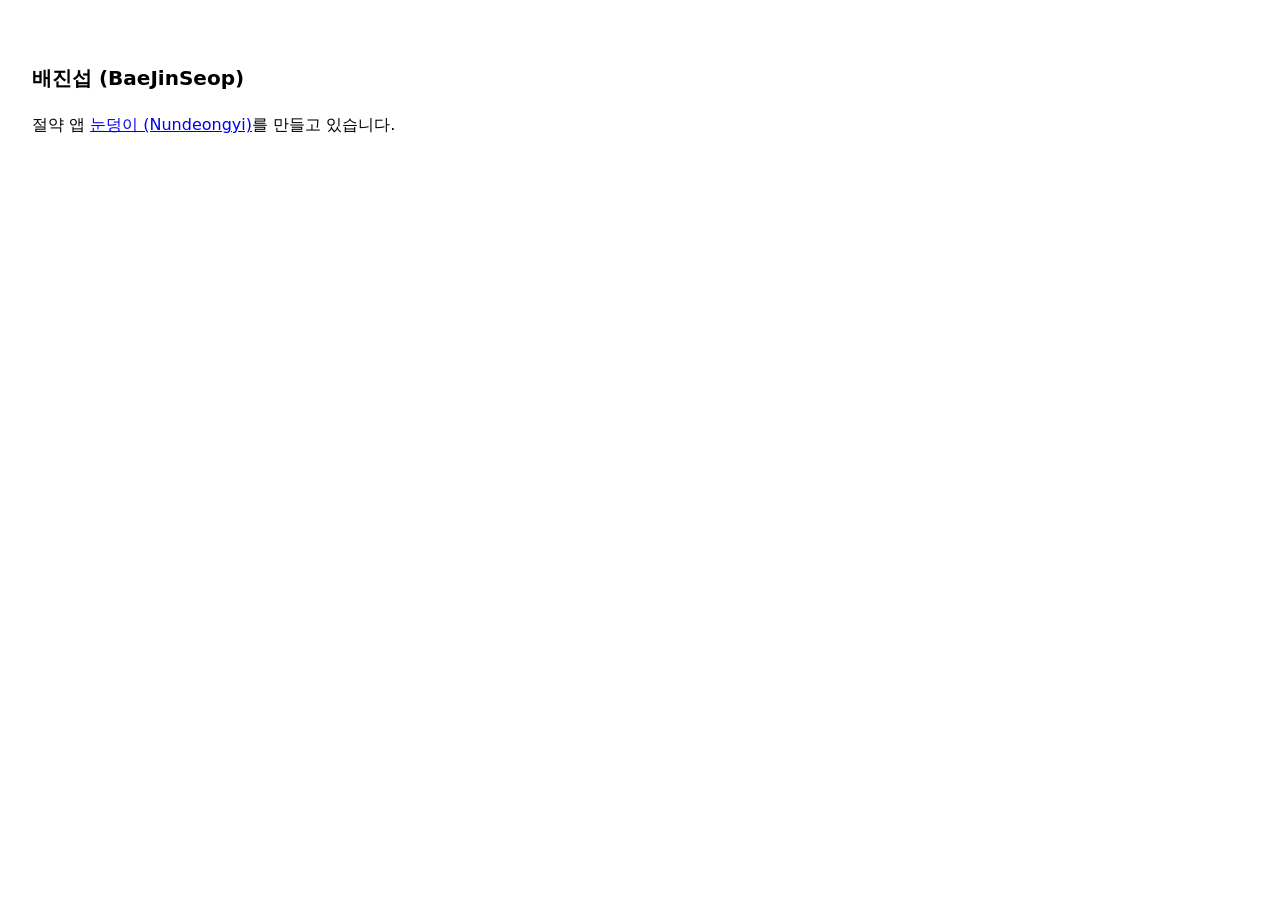
==== index.html @ 20d6e758 "feat: 네이버 소유권 확인 index.html + robots.txt(sitemap 안내) - index.html: naver-site-verification 메타 태그 (루트" ====
<!DOCTYPE html>
<html lang="ko">
<head>
<meta charset="UTF-8">
<meta name="viewport" content="width=device-width, initial-scale=1">
<meta name="naver-site-verification" content="9e9ebe3183eface5a53c462be9ffe7d8ab9c3c7b" />
<title>BaeJinSeop</title>
<meta name="description" content="절약 앱 '눈덩이(Nundeongyi)'를 만드는 1인 개발자입니다.">
</head>
<body style="font-family: -apple-system, system-ui, sans-serif; padding: 40px 24px; line-height: 1.7;">
  <h1 style="font-size: 20px;">배진섭 (BaeJinSeop)</h1>
  <p>절약 앱 <a href="https://baejinseop.github.io/nundeongyi-page/">눈덩이 (Nundeongyi)</a>를 만들고 있습니다.</p>
</body>
</html>
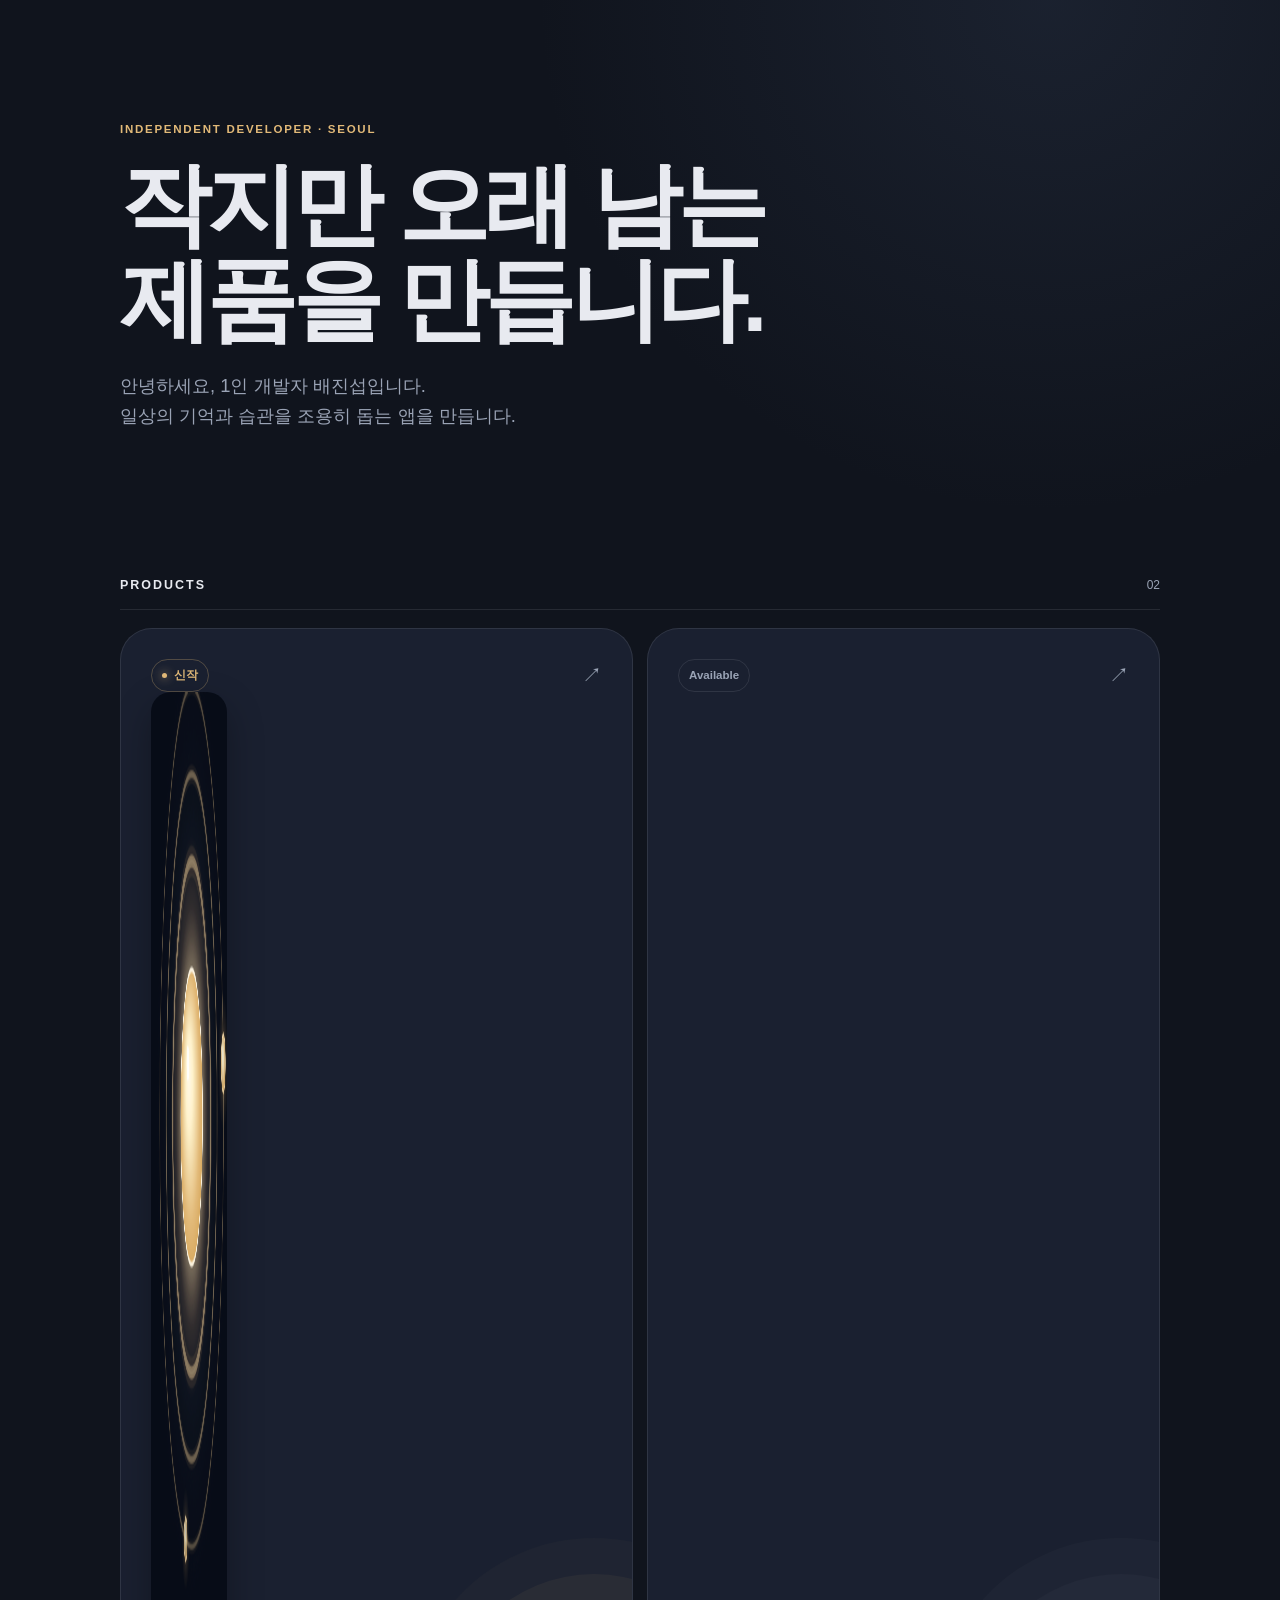
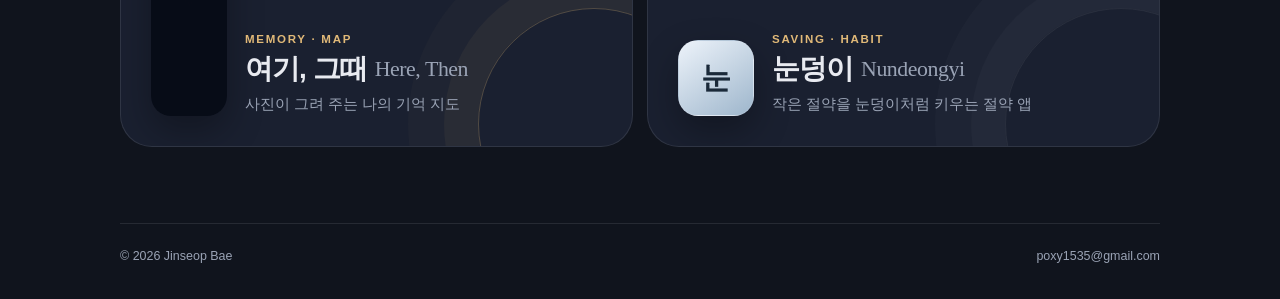
==== commit 30649085: "제품 허브 개편 + 여기, 그때(Here, Then) 랜딩·개인정보처리방침·이용약관 - index.html: 제품 카드 허브로 교체 (naver 인증 메타 유지) - here-th" ====
--- a/index.html
+++ b/index.html
@@ -1,14 +1,69 @@
-<!DOCTYPE html>
+<!doctype html>
 <html lang="ko">
 <head>
-<meta charset="UTF-8">
-<meta name="viewport" content="width=device-width, initial-scale=1">
-<meta name="naver-site-verification" content="9e9ebe3183eface5a53c462be9ffe7d8ab9c3c7b" />
-<title>BaeJinSeop</title>
-<meta name="description" content="절약 앱 '눈덩이(Nundeongyi)'를 만드는 1인 개발자입니다.">
+  <meta charset="utf-8">
+  <meta name="viewport" content="width=device-width, initial-scale=1">
+  <meta name="naver-site-verification" content="9e9ebe3183eface5a53c462be9ffe7d8ab9c3c7b">
+  <meta name="theme-color" content="#10141D">
+  <meta name="description" content="1인 개발자 배진섭이 만든 작고 오래 쓰이는 앱들을 소개합니다.">
+  <meta property="og:type" content="website">
+  <meta property="og:locale" content="ko_KR">
+  <meta property="og:title" content="Jinseop Bae — Independent Developer">
+  <meta property="og:description" content="기억과 일상을 더 다정하게 만드는 작은 제품들.">
+  <title>Jinseop Bae — Independent Developer</title>
+  <link rel="stylesheet" href="/assets/site.css">
 </head>
-<body style="font-family: -apple-system, system-ui, sans-serif; padding: 40px 24px; line-height: 1.7;">
-  <h1 style="font-size: 20px;">배진섭 (BaeJinSeop)</h1>
-  <p>절약 앱 <a href="https://baejinseop.github.io/nundeongyi-page/">눈덩이 (Nundeongyi)</a>를 만들고 있습니다.</p>
+<body class="hub-page">
+  <main class="hub-main">
+    <header class="hub-intro">
+      <p class="eyebrow">Independent developer · Seoul</p>
+      <h1>작지만 오래 남는<br>제품을 만듭니다.</h1>
+      <p class="hub-lede">안녕하세요, 1인 개발자 배진섭입니다.<br>일상의 기억과 습관을 조용히 돕는 앱을 만듭니다.</p>
+    </header>
+
+    <section class="product-section" aria-labelledby="products-heading">
+      <div class="section-heading">
+        <h2 id="products-heading">Products</h2>
+        <span>02</span>
+      </div>
+
+      <div class="product-grid">
+        <a class="product-card product-card--featured" href="/here-then/">
+          <div class="product-card__topline">
+            <span class="status-pill"><span class="status-dot" aria-hidden="true">&#8203;</span>신작</span>
+            <span class="card-arrow" aria-hidden="true">↗</span>
+          </div>
+          <div class="product-card__body">
+            <img class="product-icon" src="/here-then/assets/appicon.png" alt="여기, 그때 앱 아이콘" width="1024" height="1024" loading="lazy">
+            <div>
+              <p class="product-kicker">MEMORY · MAP</p>
+              <h3>여기, 그때 <span>Here, Then</span></h3>
+              <p>사진이 그려 주는 나의 기억 지도</p>
+            </div>
+          </div>
+        </a>
+
+        <a class="product-card" href="https://baejinseop.github.io/nundeongyi-page/" target="_blank" rel="noopener noreferrer">
+          <div class="product-card__topline">
+            <span class="status-pill status-pill--quiet">Available</span>
+            <span class="card-arrow" aria-hidden="true">↗</span>
+          </div>
+          <div class="product-card__body">
+            <div class="product-icon product-icon--snow" aria-hidden="true"><span>눈</span></div>
+            <div>
+              <p class="product-kicker">SAVING · HABIT</p>
+              <h3>눈덩이 <span>Nundeongyi</span></h3>
+              <p>작은 절약을 눈덩이처럼 키우는 절약 앱</p>
+            </div>
+          </div>
+        </a>
+      </div>
+    </section>
+  </main>
+
+  <footer class="hub-footer">
+    <span>© 2026 Jinseop Bae</span>
+    <a href="mailto:poxy1535@gmail.com">poxy1535@gmail.com</a>
+  </footer>
 </body>
 </html>
--- a/assets/site.css
+++ b/assets/site.css
@@ -0,0 +1,751 @@
+:root {
+  color-scheme: dark;
+  --bg: #10141d;
+  --card: #1a2030;
+  --lift: #263044;
+  --text: #e8eaf0;
+  --muted: #9aa3b5;
+  --accent: #e1b978;
+  --line: rgba(232, 234, 240, 0.1);
+  --accent-line: rgba(225, 185, 120, 0.28);
+  --font: -apple-system, BlinkMacSystemFont, "Apple SD Gothic Neo", "Pretendard", "Noto Sans KR", sans-serif;
+  --serif: "Iowan Old Style", "Baskerville", "Times New Roman", serif;
+  --page: 1160px;
+  --radius-lg: 32px;
+  --radius-md: 22px;
+}
+
+* {
+  box-sizing: border-box;
+}
+
+html {
+  background: var(--bg);
+  scroll-behavior: smooth;
+}
+
+body {
+  margin: 0;
+  min-width: 320px;
+  background: var(--bg);
+  color: var(--text);
+  font-family: var(--font);
+  font-size: 16px;
+  line-height: 1.65;
+  word-break: keep-all;
+  -webkit-font-smoothing: antialiased;
+}
+
+a {
+  color: inherit;
+  text-decoration: none;
+}
+
+img {
+  display: block;
+  max-width: 100%;
+}
+
+a:focus-visible {
+  outline: 2px solid var(--accent);
+  outline-offset: 5px;
+}
+
+::selection {
+  background: var(--accent);
+  color: var(--bg);
+}
+
+.eyebrow,
+.product-kicker,
+.section-label {
+  margin: 0;
+  color: var(--accent);
+  font-size: 0.72rem;
+  font-weight: 700;
+  letter-spacing: 0.15em;
+  text-transform: uppercase;
+}
+
+/* Product hub */
+
+.hub-page {
+  min-height: 100vh;
+  background:
+    radial-gradient(circle at 82% 0%, rgba(64, 80, 110, 0.22), transparent 32rem),
+    var(--bg);
+}
+
+.hub-main,
+.hub-footer {
+  width: min(calc(100% - 40px), 1040px);
+  margin-inline: auto;
+}
+
+.hub-main {
+  padding: 88px 0 76px;
+}
+
+.hub-intro {
+  max-width: 760px;
+}
+
+.hub-intro h1 {
+  margin: 18px 0 24px;
+  font-size: clamp(2.6rem, 8vw, 5.7rem);
+  font-weight: 680;
+  letter-spacing: -0.055em;
+  line-height: 1.04;
+}
+
+.hub-lede {
+  margin: 0;
+  color: var(--muted);
+  font-size: clamp(1rem, 2vw, 1.15rem);
+}
+
+.product-section {
+  margin-top: clamp(72px, 12vw, 144px);
+}
+
+.section-heading {
+  display: flex;
+  align-items: baseline;
+  justify-content: space-between;
+  margin-bottom: 18px;
+  padding-bottom: 13px;
+  border-bottom: 1px solid var(--line);
+}
+
+.section-heading h2 {
+  margin: 0;
+  font-size: 0.78rem;
+  font-weight: 700;
+  letter-spacing: 0.16em;
+  text-transform: uppercase;
+}
+
+.section-heading span {
+  color: var(--muted);
+  font-size: 0.75rem;
+}
+
+.product-grid {
+  display: grid;
+  gap: 14px;
+}
+
+.product-card {
+  position: relative;
+  display: flex;
+  min-height: 330px;
+  flex-direction: column;
+  justify-content: space-between;
+  overflow: hidden;
+  padding: 24px;
+  border: 1px solid var(--line);
+  border-radius: var(--radius-lg);
+  background: var(--card);
+  transition: transform 220ms ease, background-color 220ms ease, border-color 220ms ease;
+}
+
+.product-card::after {
+  position: absolute;
+  right: -78px;
+  bottom: -94px;
+  width: 230px;
+  height: 230px;
+  border: 1px solid rgba(232, 234, 240, 0.07);
+  border-radius: 50%;
+  box-shadow: 0 0 0 34px rgba(232, 234, 240, 0.025), 0 0 0 70px rgba(232, 234, 240, 0.018);
+  content: "";
+}
+
+.product-card--featured::after {
+  border-color: var(--accent-line);
+  box-shadow: 0 0 0 34px rgba(225, 185, 120, 0.05), 0 0 0 70px rgba(225, 185, 120, 0.025);
+}
+
+.product-card:hover {
+  transform: translateY(-4px);
+  border-color: rgba(225, 185, 120, 0.28);
+  background: var(--lift);
+}
+
+.product-card__topline,
+.product-card__body {
+  position: relative;
+  z-index: 1;
+}
+
+.product-card__topline {
+  display: flex;
+  align-items: center;
+  justify-content: space-between;
+}
+
+.status-pill {
+  display: inline-flex;
+  align-items: center;
+  gap: 7px;
+  padding: 6px 10px;
+  border: 1px solid var(--accent-line);
+  border-radius: 999px;
+  color: var(--accent);
+  font-size: 0.72rem;
+  font-weight: 700;
+}
+
+.status-pill--quiet {
+  border-color: var(--line);
+  color: var(--muted);
+}
+
+.status-dot {
+  width: 5px;
+  height: 5px;
+  border-radius: 50%;
+  background: var(--accent);
+  box-shadow: 0 0 10px var(--accent);
+}
+
+.card-arrow {
+  color: var(--muted);
+  font-size: 1.25rem;
+  transition: color 220ms ease, transform 220ms ease;
+}
+
+.product-card:hover .card-arrow {
+  color: var(--accent);
+  transform: translate(2px, -2px);
+}
+
+.product-card__body {
+  display: grid;
+  grid-template-columns: 76px minmax(0, 1fr);
+  gap: 18px;
+  align-items: end;
+}
+
+.product-icon {
+  width: 76px;
+  aspect-ratio: 1;
+  border-radius: 20px;
+  box-shadow: 0 15px 36px rgba(0, 0, 0, 0.3);
+}
+
+.product-icon--snow {
+  display: grid;
+  place-items: center;
+  border: 1px solid rgba(232, 234, 240, 0.12);
+  background: linear-gradient(145deg, #edf3fa, #9eb6cc);
+  color: #1a2939;
+  font-family: var(--serif);
+  font-size: 1.85rem;
+  font-weight: 700;
+}
+
+.product-card h3 {
+  display: flex;
+  flex-wrap: wrap;
+  gap: 2px 8px;
+  margin: 3px 0 6px;
+  font-size: clamp(1.35rem, 3vw, 1.75rem);
+  line-height: 1.2;
+  letter-spacing: -0.035em;
+}
+
+.product-card h3 span {
+  align-self: center;
+  color: var(--muted);
+  font-family: var(--serif);
+  font-size: 0.78em;
+  font-weight: 400;
+  letter-spacing: -0.02em;
+}
+
+.product-card__body p:last-child {
+  margin: 0;
+  color: var(--muted);
+  font-size: 0.92rem;
+}
+
+.hub-footer {
+  display: flex;
+  justify-content: space-between;
+  gap: 20px;
+  padding: 22px 0 32px;
+  border-top: 1px solid var(--line);
+  color: var(--muted);
+  font-size: 0.78rem;
+}
+
+.hub-footer a:hover {
+  color: var(--text);
+}
+
+/* Here, Then landing */
+
+.here-page {
+  overflow-x: hidden;
+  background:
+    radial-gradient(circle at 82% 7%, rgba(225, 185, 120, 0.08), transparent 24rem),
+    radial-gradient(circle at 4% 36%, rgba(38, 48, 68, 0.62), transparent 27rem),
+    var(--bg);
+}
+
+.site-nav {
+  position: relative;
+  z-index: 10;
+  display: flex;
+  width: min(calc(100% - 40px), var(--page));
+  align-items: center;
+  justify-content: space-between;
+  margin-inline: auto;
+  padding-top: 22px;
+}
+
+.brand-link {
+  display: inline-flex;
+  align-items: center;
+  gap: 10px;
+  font-weight: 700;
+  letter-spacing: -0.02em;
+}
+
+.brand-link img {
+  width: 36px;
+  height: 36px;
+  border-radius: 10px;
+}
+
+.back-link {
+  color: var(--muted);
+  font-size: 0.82rem;
+  transition: color 180ms ease;
+}
+
+.back-link:hover {
+  color: var(--text);
+}
+
+.here-main {
+  position: relative;
+}
+
+.hero {
+  position: relative;
+  display: grid;
+  min-height: calc(100svh - 58px);
+  align-items: center;
+  overflow: hidden;
+  padding: 82px 20px 108px;
+}
+
+.hero::before,
+.hero::after {
+  position: absolute;
+  z-index: 0;
+  border: 1px solid var(--accent-line);
+  border-radius: 50%;
+  content: "";
+  pointer-events: none;
+}
+
+.hero::before {
+  top: 4%;
+  right: -46vw;
+  width: min(128vw, 960px);
+  aspect-ratio: 1;
+  box-shadow:
+    0 0 0 70px rgba(225, 185, 120, 0.025),
+    0 0 0 150px rgba(225, 185, 120, 0.015);
+}
+
+.hero::after {
+  right: 18%;
+  bottom: 14%;
+  width: 9px;
+  height: 9px;
+  background: var(--accent);
+  box-shadow: 0 0 26px 8px rgba(225, 185, 120, 0.25);
+}
+
+.hero-inner {
+  position: relative;
+  z-index: 1;
+  width: min(100%, 940px);
+  margin-inline: auto;
+}
+
+.hero-product {
+  display: flex;
+  align-items: center;
+  gap: 16px;
+  margin-bottom: 32px;
+}
+
+.hero-icon {
+  width: 76px;
+  height: 76px;
+  border-radius: 21px;
+  box-shadow: 0 18px 45px rgba(0, 0, 0, 0.36), 0 0 40px rgba(225, 185, 120, 0.08);
+}
+
+.hero-product h1 {
+  margin: 0;
+  font-size: 1.58rem;
+  line-height: 1.12;
+  letter-spacing: -0.04em;
+}
+
+.hero-product p {
+  margin: 4px 0 0;
+  color: var(--accent);
+  font-family: var(--serif);
+  font-size: 1rem;
+}
+
+.hero-copy {
+  max-width: 790px;
+  margin: 0;
+  font-size: clamp(2.5rem, 8.7vw, 5.9rem);
+  font-weight: 670;
+  letter-spacing: -0.063em;
+  line-height: 1.06;
+}
+
+.hero-copy em {
+  color: var(--accent);
+  font-family: var(--serif);
+  font-weight: 400;
+}
+
+.hero-subcopy {
+  max-width: 680px;
+  margin: 28px 0 32px;
+  color: var(--muted);
+  font-size: clamp(1rem, 2.3vw, 1.15rem);
+  line-height: 1.8;
+}
+
+.coming-badge {
+  display: inline-flex;
+  align-items: center;
+  gap: 10px;
+  padding: 12px 17px;
+  border: 1px solid var(--line);
+  border-radius: 999px;
+  background: rgba(26, 32, 48, 0.74);
+  color: var(--muted);
+  font-size: 0.82rem;
+  font-weight: 650;
+  cursor: default;
+}
+
+.coming-badge::before {
+  width: 7px;
+  height: 7px;
+  border-radius: 50%;
+  background: var(--accent);
+  content: "";
+}
+
+.showcase {
+  padding: 100px 0 112px;
+  border-top: 1px solid var(--line);
+}
+
+.showcase-header,
+.features,
+.privacy-inner,
+.site-footer {
+  width: min(calc(100% - 40px), var(--page));
+  margin-inline: auto;
+}
+
+.showcase-header {
+  display: grid;
+  gap: 16px;
+  margin-bottom: 42px;
+}
+
+.showcase-header h2,
+.features-header h2,
+.privacy-inner h2 {
+  margin: 0;
+  font-size: clamp(2.15rem, 6vw, 4rem);
+  font-weight: 650;
+  letter-spacing: -0.055em;
+  line-height: 1.12;
+}
+
+.showcase-header p:last-child {
+  max-width: 480px;
+  margin: 0;
+  color: var(--muted);
+}
+
+.phone-scroll {
+  display: flex;
+  gap: 18px;
+  overflow-x: auto;
+  padding: 8px max(20px, calc((100vw - var(--page)) / 2)) 34px;
+  scroll-padding-inline: 20px;
+  scroll-snap-type: x mandatory;
+  scrollbar-color: var(--lift) transparent;
+  scrollbar-width: thin;
+}
+
+.phone {
+  position: relative;
+  width: min(73vw, 292px);
+  flex: 0 0 auto;
+  overflow: hidden;
+  margin: 0;
+  padding: 7px;
+  border: 1px solid rgba(232, 234, 240, 0.18);
+  border-radius: 34px;
+  background: #05070b;
+  box-shadow: 0 24px 60px rgba(0, 0, 0, 0.36);
+  scroll-snap-align: start;
+}
+
+.phone::before {
+  position: absolute;
+  z-index: 1;
+  top: 14px;
+  left: 50%;
+  width: 31%;
+  height: 19px;
+  border-radius: 999px;
+  background: #05070b;
+  content: "";
+  transform: translateX(-50%);
+}
+
+.phone img {
+  width: 100%;
+  border-radius: 28px;
+}
+
+.features-wrap {
+  padding: 112px 0;
+  background: rgba(26, 32, 48, 0.42);
+  border-block: 1px solid var(--line);
+}
+
+.features-header {
+  display: grid;
+  gap: 16px;
+  margin-bottom: 48px;
+}
+
+.feature-grid {
+  display: grid;
+  gap: 12px;
+  counter-reset: feature;
+}
+
+.feature-card {
+  position: relative;
+  min-height: 230px;
+  overflow: hidden;
+  padding: 26px;
+  border: 1px solid var(--line);
+  border-radius: var(--radius-md);
+  background: var(--card);
+  counter-increment: feature;
+}
+
+.feature-card::before {
+  color: var(--accent);
+  content: "0" counter(feature);
+  font-family: var(--serif);
+  font-size: 0.85rem;
+}
+
+.feature-card::after {
+  position: absolute;
+  right: -28px;
+  bottom: -45px;
+  width: 130px;
+  height: 130px;
+  border: 1px solid var(--accent-line);
+  border-radius: 50%;
+  content: "";
+}
+
+.feature-card h3 {
+  margin: 55px 0 9px;
+  font-size: 1.35rem;
+  letter-spacing: -0.035em;
+}
+
+.feature-card p {
+  max-width: 290px;
+  margin: 0;
+  color: var(--muted);
+  font-size: 0.92rem;
+}
+
+.privacy {
+  padding: 132px 0;
+}
+
+.privacy-inner {
+  position: relative;
+  overflow: hidden;
+  padding: 34px 28px;
+  border: 1px solid var(--accent-line);
+  border-radius: var(--radius-lg);
+  background:
+    radial-gradient(circle at 100% 0%, rgba(225, 185, 120, 0.12), transparent 22rem),
+    var(--card);
+}
+
+.privacy-inner::after {
+  position: absolute;
+  right: -90px;
+  bottom: -150px;
+  width: 280px;
+  height: 280px;
+  border: 1px solid var(--accent-line);
+  border-radius: 50%;
+  box-shadow: 0 0 0 50px rgba(225, 185, 120, 0.025);
+  content: "";
+}
+
+.privacy-inner h2 {
+  position: relative;
+  z-index: 1;
+  max-width: 820px;
+  margin-top: 16px;
+}
+
+.privacy-inner h2 strong {
+  color: var(--accent);
+  font-weight: inherit;
+}
+
+.privacy-inner p:last-child {
+  position: relative;
+  z-index: 1;
+  max-width: 620px;
+  margin: 25px 0 0;
+  color: var(--muted);
+}
+
+.site-footer {
+  display: flex;
+  flex-direction: column;
+  gap: 14px;
+  padding: 28px 0 34px;
+  border-top: 1px solid var(--line);
+  color: var(--muted);
+  font-size: 0.76rem;
+}
+
+.footer-links {
+  display: flex;
+  flex-wrap: wrap;
+  gap: 10px 20px;
+}
+
+.footer-links a {
+  transition: color 180ms ease;
+}
+
+.footer-links a:hover {
+  color: var(--text);
+}
+
+@media (min-width: 700px) {
+  .hub-main {
+    padding-top: 120px;
+  }
+
+  .product-grid {
+    grid-template-columns: repeat(2, minmax(0, 1fr));
+  }
+
+  .product-card {
+    min-height: 390px;
+    padding: 30px;
+  }
+
+  .hero {
+    padding-inline: 32px;
+  }
+
+  .hero::before {
+    right: -25vw;
+  }
+
+  .showcase-header {
+    grid-template-columns: 1.2fr 0.8fr;
+    align-items: end;
+  }
+
+  .feature-grid {
+    grid-template-columns: repeat(2, minmax(0, 1fr));
+  }
+
+  .privacy-inner {
+    padding: clamp(48px, 7vw, 82px);
+  }
+
+  .site-footer {
+    flex-direction: row;
+    justify-content: space-between;
+  }
+}
+
+@media (min-width: 1060px) {
+  .hero::before {
+    right: -9rem;
+    width: 760px;
+  }
+
+  .feature-grid {
+    grid-template-columns: repeat(4, minmax(0, 1fr));
+  }
+
+  .feature-card {
+    min-height: 300px;
+  }
+
+  .feature-card h3 {
+    margin-top: 102px;
+  }
+}
+
+@media (max-width: 430px) {
+  .hub-footer {
+    flex-direction: column;
+    gap: 4px;
+  }
+
+  .product-card__body {
+    grid-template-columns: 62px minmax(0, 1fr);
+    gap: 14px;
+  }
+
+  .product-icon {
+    width: 62px;
+    border-radius: 17px;
+  }
+}
+
+@media (prefers-reduced-motion: reduce) {
+  html {
+    scroll-behavior: auto;
+  }
+
+  *,
+  *::before,
+  *::after {
+    transition-duration: 0.01ms !important;
+    scroll-behavior: auto !important;
+  }
+}
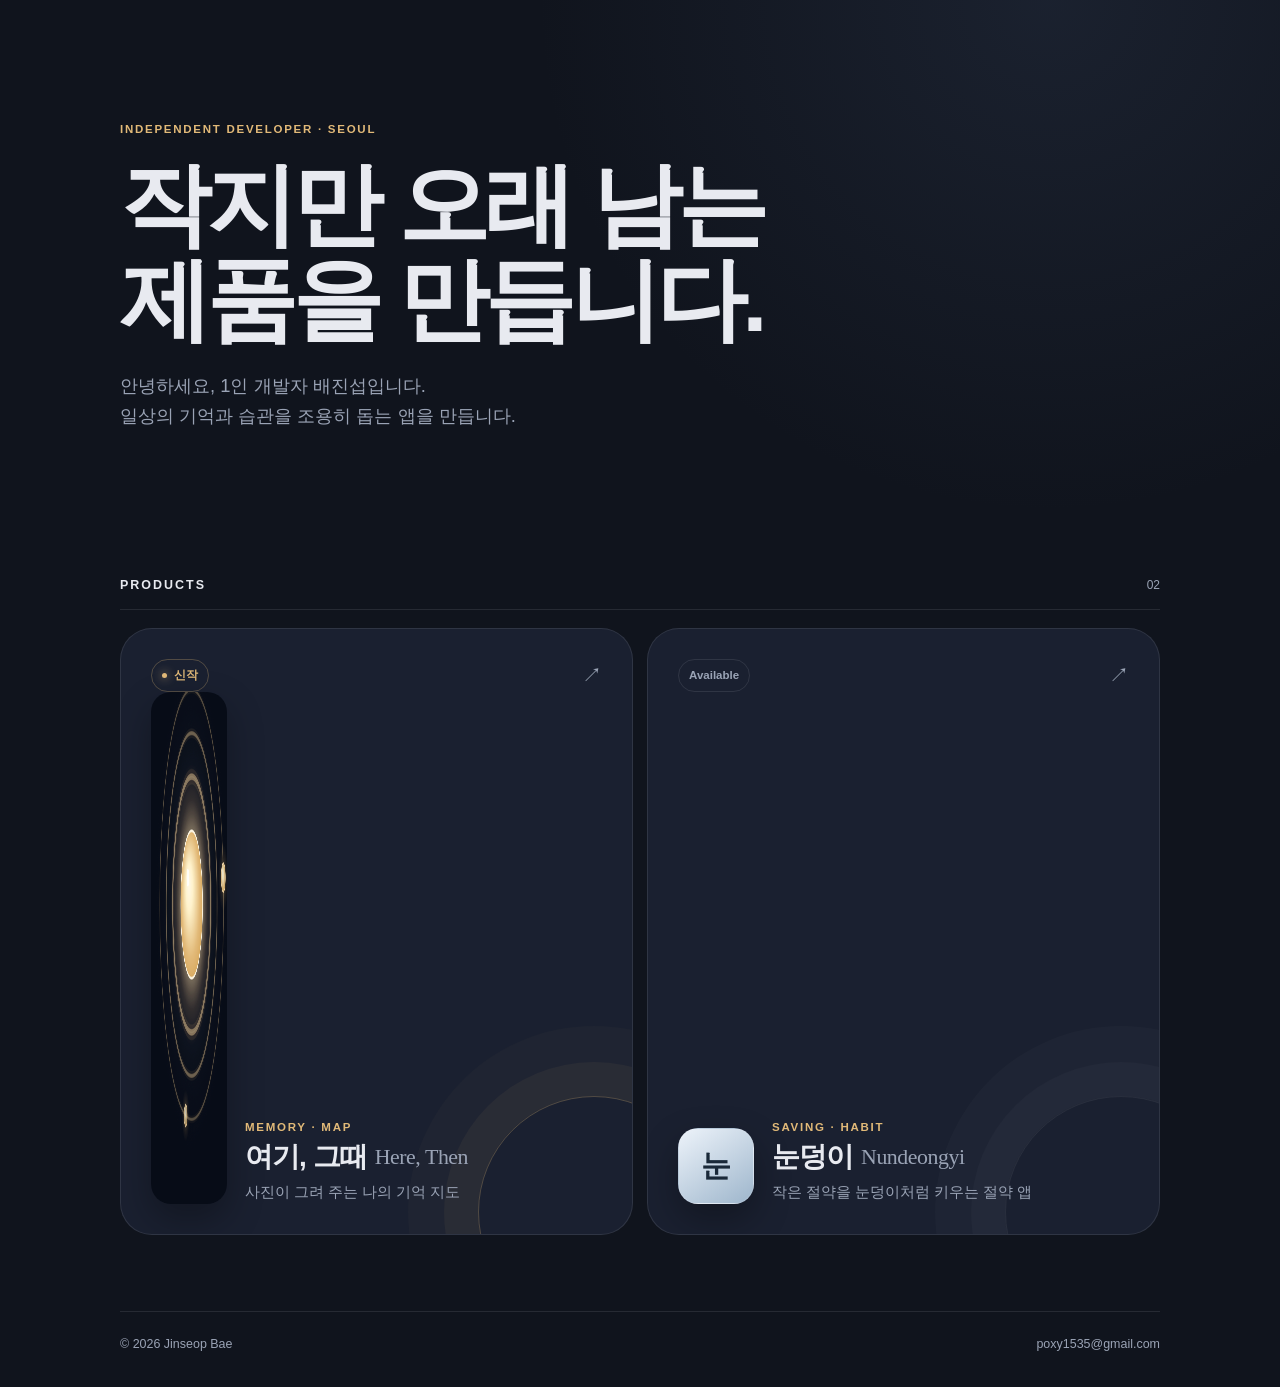
==== commit d1eeb1bc: "스크린샷 화질 수정: 720px 과축소 원복 — 899×1950 JPEG 재생성 + HTML 실제 치수 반영" ====
--- a/index.html
+++ b/index.html
@@ -34,7 +34,7 @@
             <span class="card-arrow" aria-hidden="true">↗</span>
           </div>
           <div class="product-card__body">
-            <img class="product-icon" src="/here-then/assets/appicon.png" alt="여기, 그때 앱 아이콘" width="1024" height="1024" loading="lazy">
+            <img class="product-icon" src="/here-then/assets/appicon.png" alt="여기, 그때 앱 아이콘" width="512" height="512" loading="lazy">
             <div>
               <p class="product-kicker">MEMORY · MAP</p>
               <h3>여기, 그때 <span>Here, Then</span></h3>
